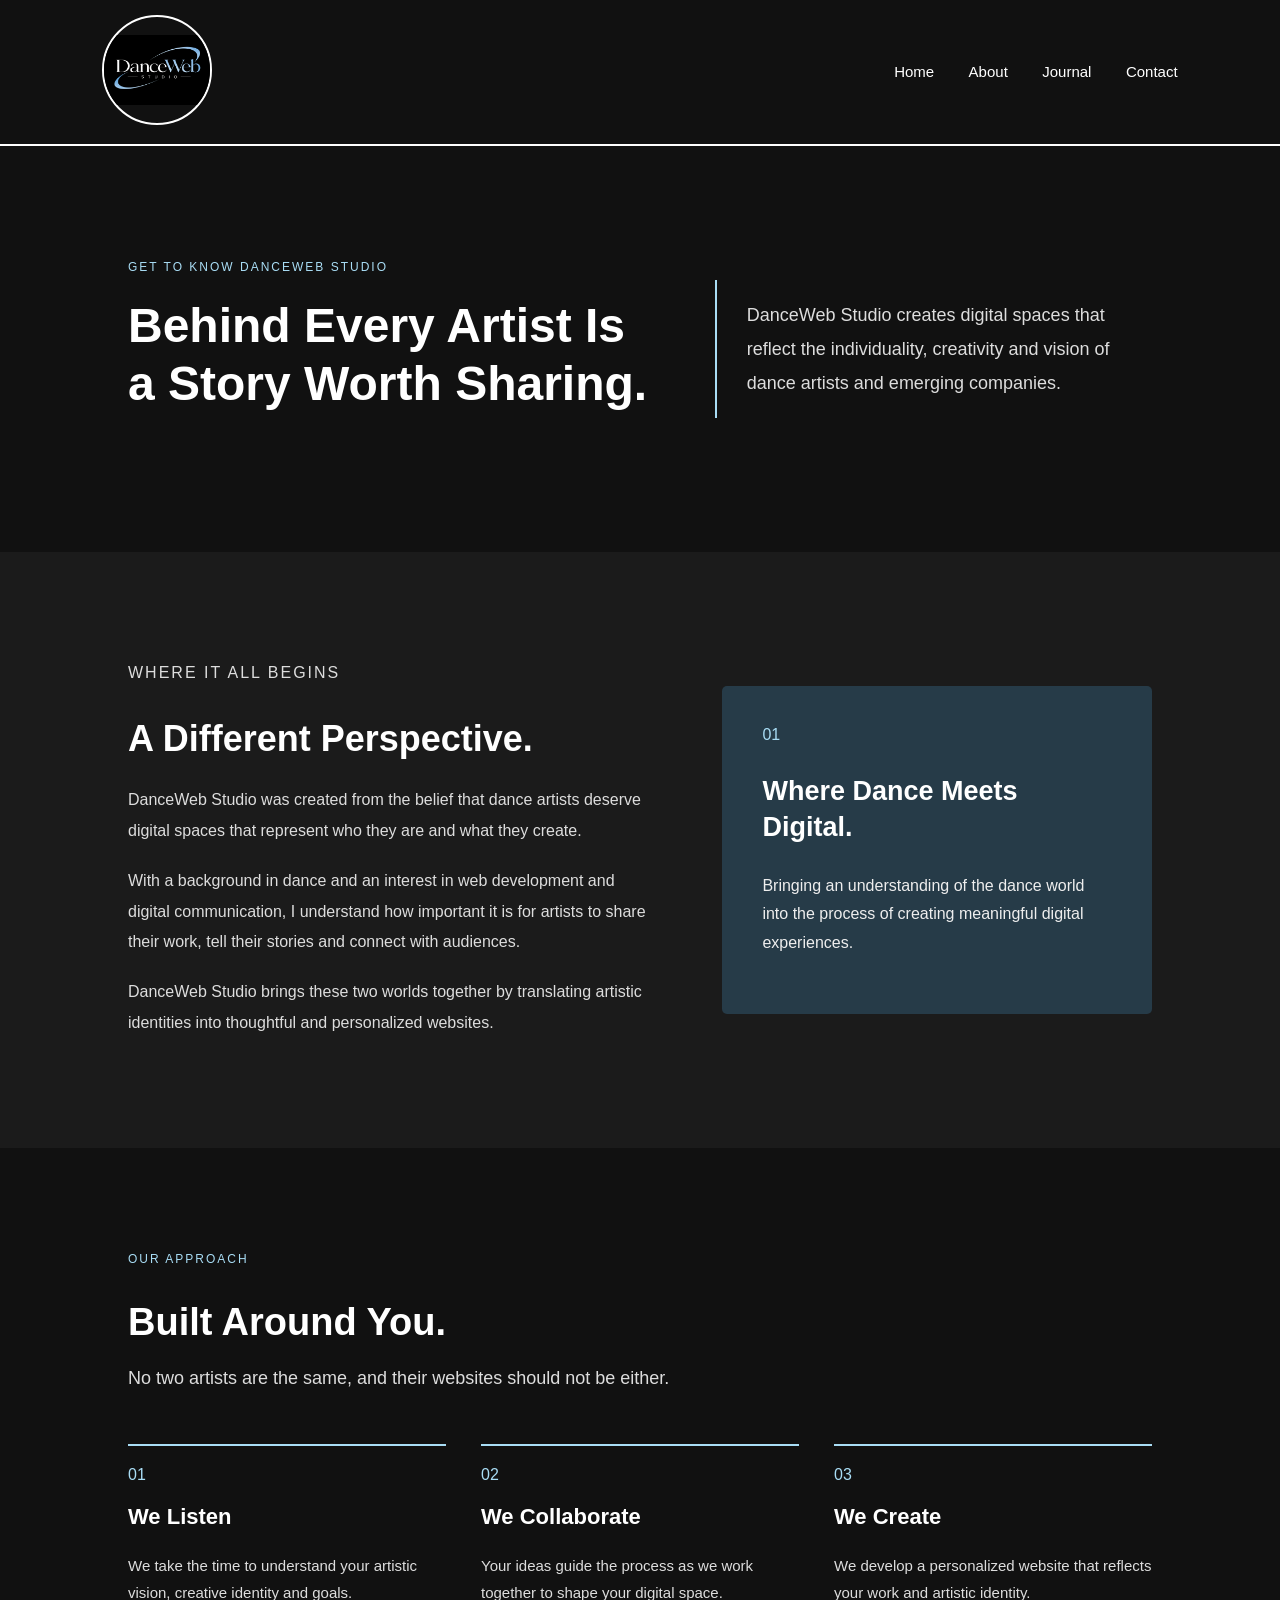
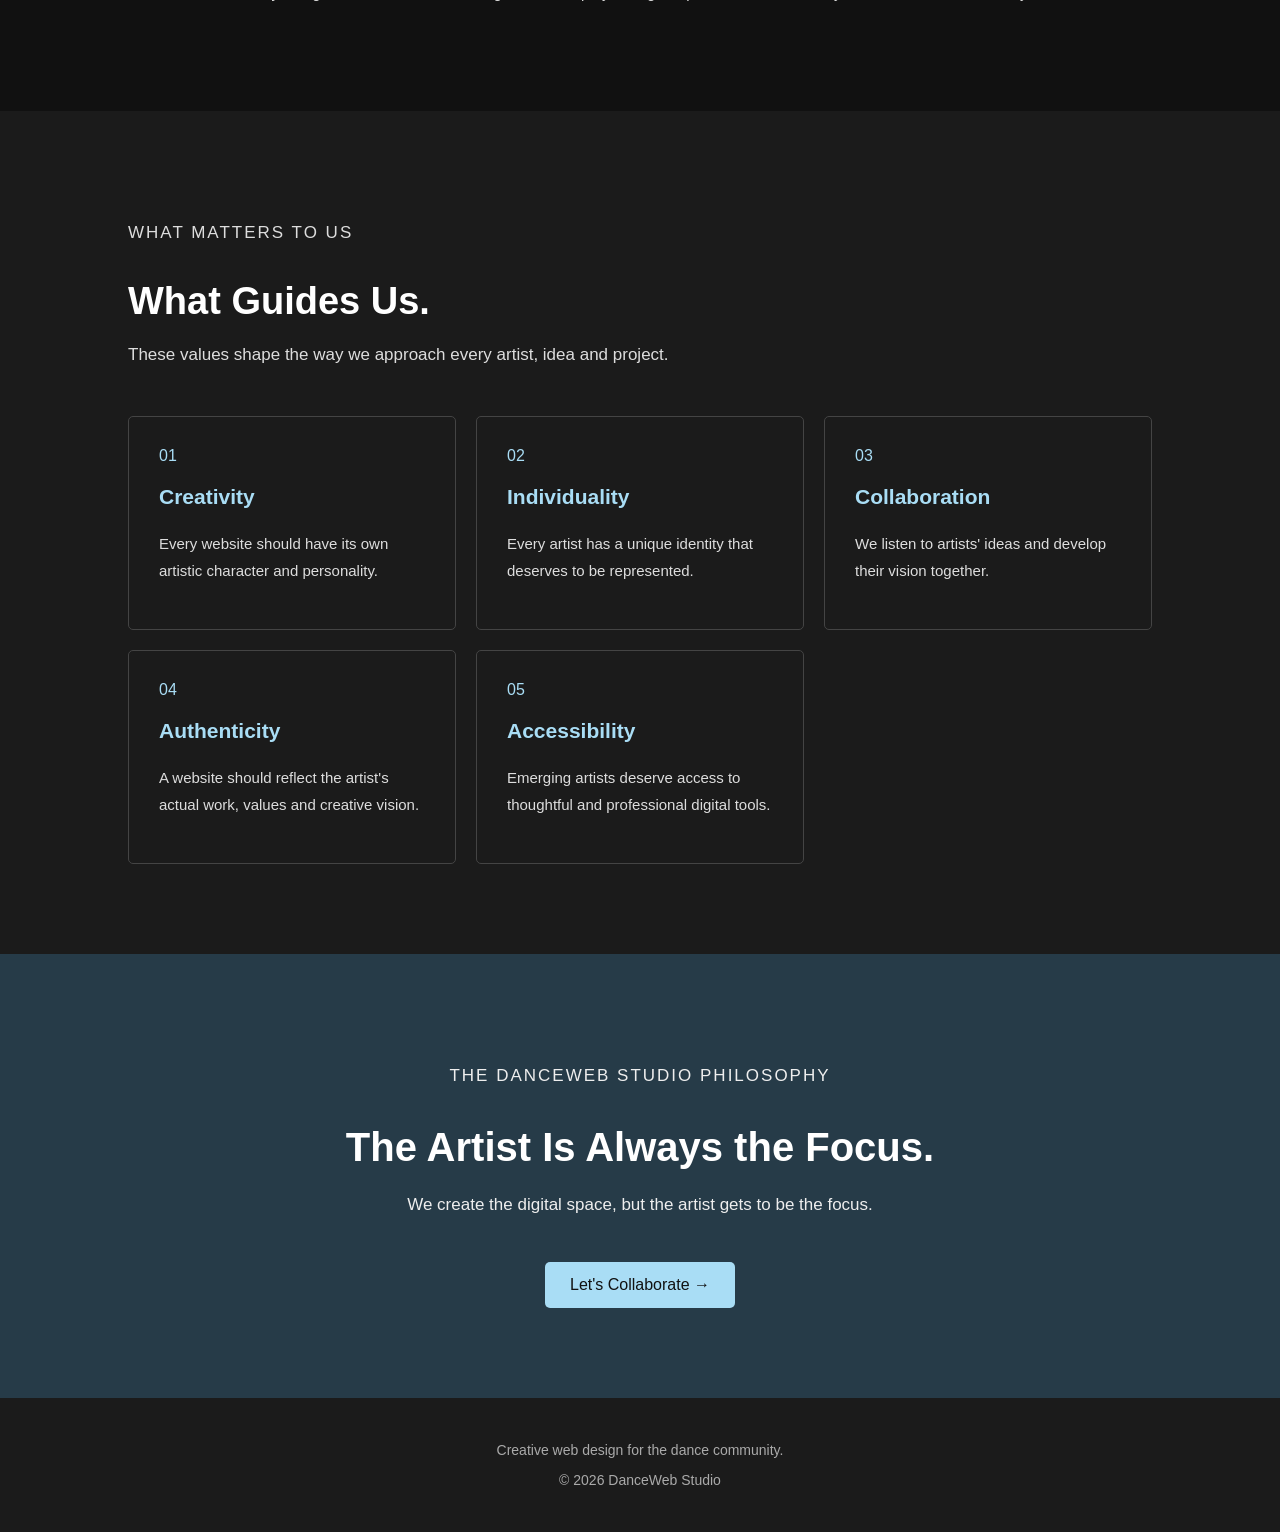
==== about.html @ 081c2217 "Add files via upload" ====
<!DOCTYPE html>
<html lang="en">

<head>
    <meta charset="UTF-8">
    <meta name="viewport" content="width=device-width, initial-scale=1.0">

    <title>About | DanceWeb Studio</title>

    <link rel="stylesheet" href="styles.css">
</head>

<body>

    <!-- HEADER / NAVIGATION -->
    <header>
        <a href="index.html">
            <img src="images/DanceWebStudioLogo.png" alt="DanceWeb Studio Logo">
        </a>

        <nav>
            <a href="index.html">Home</a>
            <a href="about.html">About</a>
            <a href="notes.html">Journal</a>
            <a href="contact.html">Contact</a>
        </nav>
    </header>

    <main>

        <!-- ABOUT INTRODUCTION -->
        <section id="about-intro">

            <div class="about-intro-text">
                <p class="eyebrow">GET TO KNOW DANCEWEB STUDIO</p>

                <h1>Behind Every Artist Is a Story Worth Sharing.</h1>
            </div>

            <div class="about-intro-description">
                <p>
                    DanceWeb Studio creates digital spaces that
                    reflect the individuality, creativity and
                    vision of dance artists and emerging companies.
                </p>
            </div>

        </section>


        <!-- OUR STORY -->
        <section id="our-story">

            <div class="story-text">
                <p class="eyebrow">WHERE IT ALL BEGINS</p>

                <h2>A Different Perspective.</h2>

                <p>
                    DanceWeb Studio was created from the belief
                    that dance artists deserve digital spaces
                    that represent who they are and what they create.
                </p>

                <p>
                    With a background in dance and an interest
                    in web development and digital communication,
                    I understand how important it is for artists
                    to share their work, tell their stories and
                    connect with audiences.
                </p>

                <p>
                    DanceWeb Studio brings these two worlds together
                    by translating artistic identities into
                    thoughtful and personalized websites.
                </p>
            </div>

            <div class="story-highlight">
                <span>01</span>
                <h3>Where Dance Meets Digital.</h3>
                <p>
                    Bringing an understanding of the dance world
                    into the process of creating meaningful
                    digital experiences.
                </p>
            </div>

        </section>


        <!-- OUR APPROACH -->
        <section id="our-approach">

            <div class="approach-heading">
                <p class="eyebrow">OUR APPROACH</p>
                <h2>Built Around You.</h2>
                <p class="approach-intro">
                    No two artists are the same, and their websites
                    should not be either.
                </p>
            </div>

            <div class="approach-details">
                <div>
                    <span>01</span>
                    <h3>We Listen</h3>
                    <p>
                        We take the time to understand your
                        artistic vision, creative identity
                        and goals.
                    </p>
                </div>

                <div>
                    <span>02</span>
                    <h3>We Collaborate</h3>
                    <p>
                        Your ideas guide the process as we
                        work together to shape your digital space.
                    </p>
                </div>

                <div>
                    <span>03</span>
                    <h3>We Create</h3>
                    <p>
                        We develop a personalized website
                        that reflects your work and
                        artistic identity.
                    </p>
                </div>
            </div>

        </section>


        <!-- OUR VALUES -->
        <section id="our-values">

            <div class="values-heading">
                <p class="eyebrow">WHAT MATTERS TO US</p>
                <h2>What Guides Us.</h2>
                <p>
                    These values shape the way we approach
                    every artist, idea and project.
                </p>
            </div>

            <div class="values-grid">

                <div class="value-card">
                    <span>01</span>
                    <h3>Creativity</h3>
                    <p>
                        Every website should have its own
                        artistic character and personality.
                    </p>
                </div>

                <div class="value-card">
                    <span>02</span>
                    <h3>Individuality</h3>
                    <p>
                        Every artist has a unique identity
                        that deserves to be represented.
                    </p>
                </div>

                <div class="value-card">
                    <span>03</span>
                    <h3>Collaboration</h3>
                    <p>
                        We listen to artists' ideas and
                        develop their vision together.
                    </p>
                </div>

                <div class="value-card">
                    <span>04</span>
                    <h3>Authenticity</h3>
                    <p>
                        A website should reflect the artist's
                        actual work, values and creative vision.
                    </p>
                </div>

                <div class="value-card">
                    <span>05</span>
                    <h3>Accessibility</h3>
                    <p>
                        Emerging artists deserve access to
                        thoughtful and professional digital tools.
                    </p>
                </div>

            </div>

        </section>


        <!-- CLOSING SECTION -->
        <section id="about-closing">

            <p class="eyebrow">THE DANCEWEB STUDIO PHILOSOPHY</p>

            <h2>The Artist Is Always the Focus.</h2>

            <p>
                We create the digital space, but the artist
                gets to be the focus.
            </p>

            <a href="contact.html">Let's Collaborate →</a>

        </section>

    </main>


    <!-- FOOTER -->
    <footer>
        <p>Creative web design for the dance community.</p>
        <p>&copy; 2026 DanceWeb Studio</p>
    </footer>

</body>

</html>
---- styles.css ----
/* GENERAL STYLING */

* {
    box-sizing: border-box;
}

body {
    font-family: Arial, sans-serif;
    margin: 0;
    background-color: #111111;
    color: #FFFFFF;
}


/* HEADER / NAVIGATION */

header {
    display: flex;
    justify-content: space-between;
    align-items: center;
    padding: 15px 8%;
    background-color: #111111;
    border-bottom: 2px solid white;
}

/* LOGO */

header img {
    width: 110px;
    height: 110px;
    border: 2px solid white;
    border-radius: 50%;
    object-fit: contain;
}

/* NAVIGATION LINKS */

nav a {
    text-decoration: none;
    color: #FFFFFF;
    margin-left: 30px;
    font-size: 15px;
}

nav a:hover {
    color: #A9DDF5;
}


/* ----------------------- */
/* HOMEPAGE */
/* ----------------------- */


/* SMALL SECTION LABELS */

.eyebrow {
    color: #A9DDF5;
    font-size: 12px;
    letter-spacing: 2px;
    line-height: 1.6;
    margin-bottom: 20px;
}


/* HERO SECTION */

#hero {
    display: flex;
    align-items: center;
    gap: 60px;
    padding: 90px 10%;
    min-height: 550px;
}

.hero-text {
    flex: 1;
}

.hero-text h1 {
    font-size: 48px;
    line-height: 1.2;
    margin-bottom: 25px;
}

.hero-text p {
    color: #DDDDDD;
    font-size: 17px;
    line-height: 1.8;
    margin-bottom: 30px;
}

.hero-text .eyebrow {
    color: #A9DDF5;
    font-size: 12px;
}

.hero-text a {
    display: inline-block;
    background-color: #A9DDF5;
    color: #111111;
    text-decoration: none;
    padding: 14px 25px;
    border-radius: 5px;
}

.hero-text a:hover {
    background-color: white;
}

.hero-image {
    flex: 1;
}

.hero-image img {
    width: 100%;
    height: 430px;
    object-fit: cover;
    border-radius: 5px;
}


/* INTRODUCTION SECTION */

#introduction {
    display: flex;
    align-items: center;
    gap: 70px;
    padding: 90px 10%;
    background-color: #1B1B1B;
}

.intro-image {
    flex: 1;
}

.intro-image img {
    width: 100%;
    height: 350px;
    object-fit: cover;
    border-radius: 5px;
}

.intro-text {
    flex: 1;
}

.intro-text h2 {
    font-size: 36px;
    margin-bottom: 20px;
}

.intro-text p {
    color: #DDDDDD;
    font-size: 16px;
    line-height: 1.9;
}


/* WHAT MAKES US DIFFERENT */

#difference {
    padding: 90px 10%;
}

.difference-heading {
    max-width: 750px;
    margin-bottom: 50px;
}

.difference-heading h2 {
    font-size: 36px;
    margin-bottom: 20px;
}

.difference-heading p {
    color: #DDDDDD;
    font-size: 17px;
    line-height: 1.8;
}

.difference-items {
    display: flex;
    gap: 35px;
}

.difference-items div {
    flex: 1;
    border-top: 2px solid #A9DDF5;
    padding-top: 20px;
}

.difference-items span {
    color: #A9DDF5;
    font-size: 18px;
}

.difference-items h3 {
    font-size: 21px;
    margin-top: 20px;
}

.difference-items p {
    color: #DDDDDD;
    font-size: 15px;
    line-height: 1.8;
}

/* OUR PHILOSOPHY */

#philosophy {
    background-color: #263B48;
    text-align: center;
    padding: 100px 15%;
}

#philosophy h2 {
    font-size: 40px;
    margin-bottom: 25px;
}

#philosophy p {
    color: #EEEEEE;
    font-size: 17px;
    line-height: 1.8;
}

#philosophy h3 {
    color: #A9DDF5;
    font-size: 24px;
    line-height: 1.5;
    margin-top: 35px;
}

/* NOTES SECTION */

#notes {
    background-color: #1B1B1B;
    padding: 90px 10%;
}

.notes-heading {
    display: flex;
    justify-content: space-between;
    align-items: center;
    margin-bottom: 35px;
}

.notes-heading h2 {
    font-size: 36px;
}

.notes-heading a {
    color: #A9DDF5;
    text-decoration: none;
}

.notes-heading a:hover {
    color: white;
}

.notes-article {
    display: flex;
    align-items: center;
    gap: 40px;
    border-top: 1px solid #555555;
    padding-top: 35px;
}

.notes-image {
    flex: 1;
}

.notes-image img {
    width: 100%;
    height: 280px;
    object-fit: cover;
    border-radius: 5px;
}

.notes-text {
    flex: 1;
}

.notes-text h3 {
    font-size: 28px;
    line-height: 1.3;
}

.notes-text p {
    color: #DDDDDD;
    font-size: 16px;
    line-height: 1.8;
}

.notes-text a {
    display: inline-block;
    margin-top: 15px;
    color: #A9DDF5;
    text-decoration: none;
}

.notes-text a:hover {
    color: white;
}


/* CONTACT SECTION */

#contact {
    text-align: center;
    padding: 90px 15%;
}

#contact h2 {
    font-size: 36px;
    margin-bottom: 20px;
}

#contact p {
    color: #DDDDDD;
    font-size: 17px;
    line-height: 1.8;
}

#contact a {
    display: inline-block;
    margin-top: 20px;
    background-color: #A9DDF5;
    color: #111111;
    text-decoration: none;
    padding: 14px 25px;
    border-radius: 5px;
}

#contact a:hover {
    background-color: white;
}

/* FOOTER */

footer {
    background-color: #1B1B1B;
    text-align: center;
    padding: 30px;
}

footer p {
    color: #AAAAAA;
    font-size: 14px;
}


@media screen and (max-width: 768px) {

    #hero,
    #introduction {
        flex-direction: column;
        padding: 60px 8%;
        gap: 35px;
    }

    .hero-text h1 {
        font-size: 36px;
    }

    .hero-image img {
        height: 300px;
    }

    .intro-image img {
        height: 280px;
    }

    #difference {
        padding: 60px 8%;
    }

    .difference-items {
        flex-direction: column;
        gap: 30px;
    }

    #philosophy {
        padding: 70px 8%;
    }

    #philosophy h2 {
        font-size: 32px;
    }

    #notes {
        padding: 60px 8%;
    }

    .notes-heading {
        align-items: flex-start;
        flex-direction: column;
        gap: 10px;
    }

    .notes-article {
        flex-direction: column;
        align-items: flex-start;
    }

    .notes-image,
    .notes-text {
        width: 100%;
    }

    #contact {
        padding: 70px 8%;
    }

}



/* ----------------------- */
/* JOURNAL PAGE */
/* ----------------------- */


/* JOURNAL INTRODUCTION */

#notes-intro {
    display: flex;
    align-items: center;
    gap: 60px;
    padding: 100px 10%;
}

.journal-intro-text {
    flex: 1.3;
}

.journal-intro-text h1 {
    font-size: 46px;
    line-height: 1.2;
    margin-top: 15px;
}

.journal-intro-description {
    flex: 1;
    border-left: 2px solid #A9DDF5;
    padding-left: 30px;
}

.journal-intro-description p {
    color: #DDDDDD;
    font-size: 17px;
    line-height: 1.9;
}


/* LATEST STORIES */

#blog {
    background-color: #1B1B1B;
    padding: 80px 10%;
}

.blog-heading {
    margin-bottom: 35px;
}

.blog-heading h2 {
    font-size: 36px;
}


/* FEATURED ARTICLE */

.featured-article {
    display: flex;
    align-items: center;
    gap: 45px;
    border-top: 1px solid #555555;
    padding-top: 35px;
}

.featured-image {
    flex: 1.2;
}

.featured-image img {
    width: 100%;
    height: 350px;
    object-fit: cover;
    border-radius: 5px;
}

.featured-text {
    flex: 1;
}

.featured-text h3 {
    font-size: 30px;
    line-height: 1.3;
    margin-top: 15px;
}

.featured-text p {
    color: #DDDDDD;
    font-size: 16px;
    line-height: 1.8;
}

.featured-text a {
    display: inline-block;
    margin-top: 20px;
    color: #A9DDF5;
    text-decoration: none;
}

.featured-text a:hover {
    color: #FFFFFF;
}


/* JOURNAL PAGE - MOBILE */

@media screen and (max-width: 768px) {

    #notes-intro {
        flex-direction: column;
        align-items: flex-start;
        padding: 60px 8%;
        gap: 30px;
    }

    .journal-intro-text h1 {
        font-size: 36px;
    }

    .journal-intro-description {
        padding-left: 20px;
    }

    #blog {
        padding: 60px 8%;
    }

    .featured-article {
        flex-direction: column;
        align-items: flex-start;
        gap: 25px;
    }

    .featured-image,
    .featured-text {
        width: 100%;
    }

    .featured-image img {
        height: 280px;
    }

}


/* ARTICLE HEADER */

#article-header {
    text-align: center;
    padding: 100px 15%;
}

#article-header p:first-child {
    color: #A9DDF5;
    font-size: 13px;
    letter-spacing: 2px;
}

#article-header h1 {
    font-size: 42px;
    margin-bottom: 20px;
}

#article-header p:last-child {
    color: #DDDDDD;
    font-size: 18px;
    line-height: 1.8;
}


/* ARTICLE CONTENT */

#article-content {
    max-width: 850px;
    margin: 0 auto;
    padding: 40px 30px 100px;
}

#article-content h2 {
    font-size: 27px;
    margin-top: 45px;
    margin-bottom: 15px;
}

#article-content p {
    color: #DDDDDD;
    font-size: 17px;
    line-height: 1.9;
    margin-bottom: 20px;
}

#article-content a {
    display: inline-block;
    margin-top: 30px;
    color: #A9DDF5;
    text-decoration: none;
}

#article-content a:hover {
    color: #FFFFFF;
}


/* ----------------------- */
/* ABOUT PAGE */
/* ----------------------- */


/* ABOUT INTRODUCTION */

#about-intro {
    display: flex;
    align-items: center;
    justify-content: space-between;
    gap: 60px;
    padding: 100px 10%;
}

.about-intro-text {
    flex: 1.3;
}

.about-intro-text h1 {
    font-size: 48px;
    line-height: 1.2;
    margin-top: 15px;
}

.about-intro-description {
    flex: 1;
    border-left: 2px solid #A9DDF5;
    padding-left: 30px;
}

.about-intro-description p {
    color: #DDDDDD;
    font-size: 18px;
    line-height: 1.9;
}


/* OUR STORY */

#our-story {
    display: flex;
    align-items: center;
    gap: 70px;
    background-color: #1B1B1B;
    padding: 90px 10%;
}

.story-text {
    flex: 1.5;
}

.story-text h2 {
    font-size: 36px;
    margin-bottom: 25px;
}

.story-text p {
    color: #DDDDDD;
    font-size: 16px;
    line-height: 1.9;
    margin-bottom: 20px;
}

.story-highlight {
    flex: 1;
    background-color: #263B48;
    padding: 40px;
    border-radius: 5px;
}

.story-highlight span,
.approach-details span,
.value-card span {
    color: #A9DDF5;
    font-size: 16px;
}

.story-highlight h3 {
    font-size: 27px;
    line-height: 1.3;
    margin-top: 30px;
}

.story-highlight p {
    color: #EEEEEE;
    font-size: 16px;
    line-height: 1.8;
}


/* OUR APPROACH */

#our-approach {
    padding: 90px 10%;
}

.approach-heading {
    max-width: 700px;
    margin-bottom: 50px;
}

.approach-heading h2 {
    font-size: 38px;
    margin-bottom: 15px;
}

.approach-intro {
    color: #DDDDDD;
    font-size: 18px;
    line-height: 1.8;
}

.approach-details {
    display: flex;
    gap: 35px;
}

.approach-details div {
    flex: 1;
    border-top: 2px solid #A9DDF5;
    padding-top: 20px;
}

.approach-details h3 {
    font-size: 22px;
    margin-top: 20px;
}

.approach-details p {
    color: #DDDDDD;
    font-size: 15px;
    line-height: 1.8;
}


/* OUR VALUES */

#our-values {
    background-color: #1B1B1B;
    padding: 90px 10%;
}

.values-heading {
    max-width: 650px;
    margin-bottom: 45px;
}

.values-heading h2 {
    font-size: 38px;
    margin-bottom: 15px;
}

.values-heading p {
    color: #DDDDDD;
    font-size: 17px;
    line-height: 1.8;
}

.values-grid {
    display: grid;
    grid-template-columns: repeat(3, 1fr);
    gap: 20px;
}

.value-card {
    border: 1px solid #444444;
    padding: 30px;
    border-radius: 5px;
}

.value-card h3 {
    color: #A9DDF5;
    font-size: 21px;
    margin-top: 20px;
}

.value-card p {
    color: #DDDDDD;
    font-size: 15px;
    line-height: 1.8;
}


/* ABOUT CLOSING */

#about-closing {
    background-color: #263B48;
    text-align: center;
    padding: 90px 15%;
}

#about-closing h2 {
    font-size: 40px;
    margin-bottom: 20px;
}

#about-closing p {
    color: #EEEEEE;
    font-size: 17px;
    line-height: 1.8;
}

#about-closing a {
    display: inline-block;
    margin-top: 25px;
    background-color: #A9DDF5;
    color: #111111;
    text-decoration: none;
    padding: 14px 25px;
    border-radius: 5px;
}

#about-closing a:hover {
    background-color: #FFFFFF;
}


/* ABOUT PAGE - MOBILE */

@media screen and (max-width: 768px) {

    #about-intro,
    #our-story {
        flex-direction: column;
        align-items: flex-start;
        padding: 60px 8%;
        gap: 35px;
    }

    .about-intro-text h1 {
        font-size: 36px;
    }

    .about-intro-description {
        padding-left: 20px;
    }

    .story-highlight {
        width: 100%;
    }

    #our-approach,
    #our-values {
        padding: 60px 8%;
    }

    .approach-details {
        flex-direction: column;
        gap: 30px;
    }

    .values-grid {
        grid-template-columns: 1fr;
    }

    #about-closing {
        padding: 70px 8%;
    }

    #about-closing h2 {
        font-size: 32px;
    }

}


/* CONTACT INTRODUCTION */

#contact-intro {
    text-align: center;
    padding: 100px 15%;
}

#contact-intro h1 {
    font-size: 42px;
    margin-bottom: 25px;
}

#contact-intro p {
    font-size: 18px;
    line-height: 1.8;
    color: #DDDDDD;
}


/* CONTACT FORM */

#contact-form {
    background-color: #1B1B1B;
    padding: 80px 15%;
    text-align: center;
}

#contact-form h2 {
    font-size: 32px;
    margin-bottom: 15px;
}

#contact-form p {
    color: #DDDDDD;
    font-size: 17px;
    margin-bottom: 40px;
}

#contact-form form {
    max-width: 600px;
    margin: 0 auto;
    text-align: left;
}


/* FORM LABELS */

#contact-form label {
    display: block;
    margin-bottom: 10px;
    margin-top: 25px;
    font-size: 15px;
}


/* FORM INPUTS */

#contact-form input,
#contact-form textarea {
    width: 100%;
    padding: 14px;
    background-color: #111111;
    border: 1px solid #777777;
    border-radius: 5px;
    color: #FFFFFF;
    font-size: 15px;
    font-family: Arial, sans-serif;
}


/* TEXTAREA */

#contact-form textarea {
    resize: vertical;
}


/* SUBMIT BUTTON */

#contact-form button {
    display: block;
    margin-top: 30px;
    padding: 14px 25px;
    background-color: #A9DDF5;
    color: #111111;
    border: none;
    border-radius: 5px;
    font-size: 15px;
    cursor: pointer;
}

#contact-form button:hover {
    background-color: #FFFFFF;
}


/* CONTACT CLOSING */

#contact-closing {
    text-align: center;
    padding: 80px 15%;
}

#contact-closing h2 {
    font-size: 32px;
    color: #A9DDF5;
    margin-bottom: 20px;
}

#contact-closing p {
    color: #DDDDDD;
    font-size: 17px;
    line-height: 1.8;
}
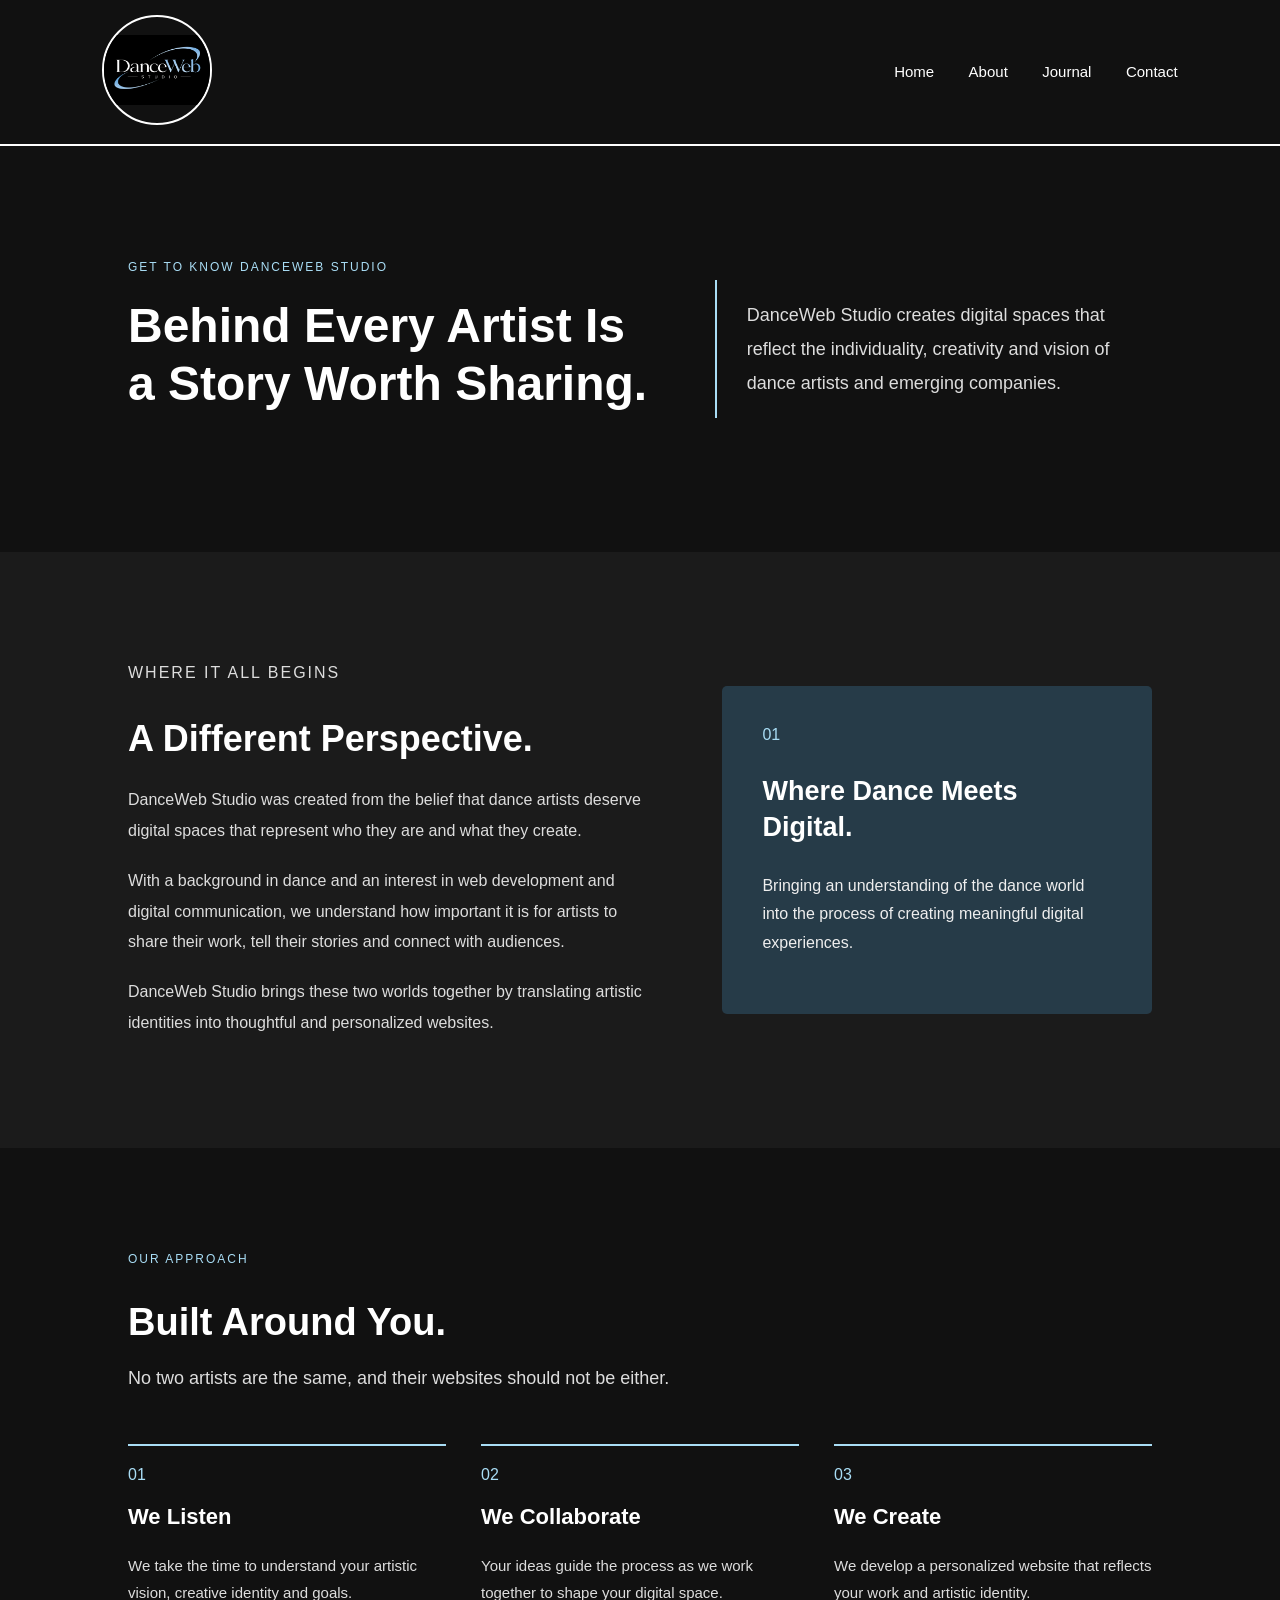
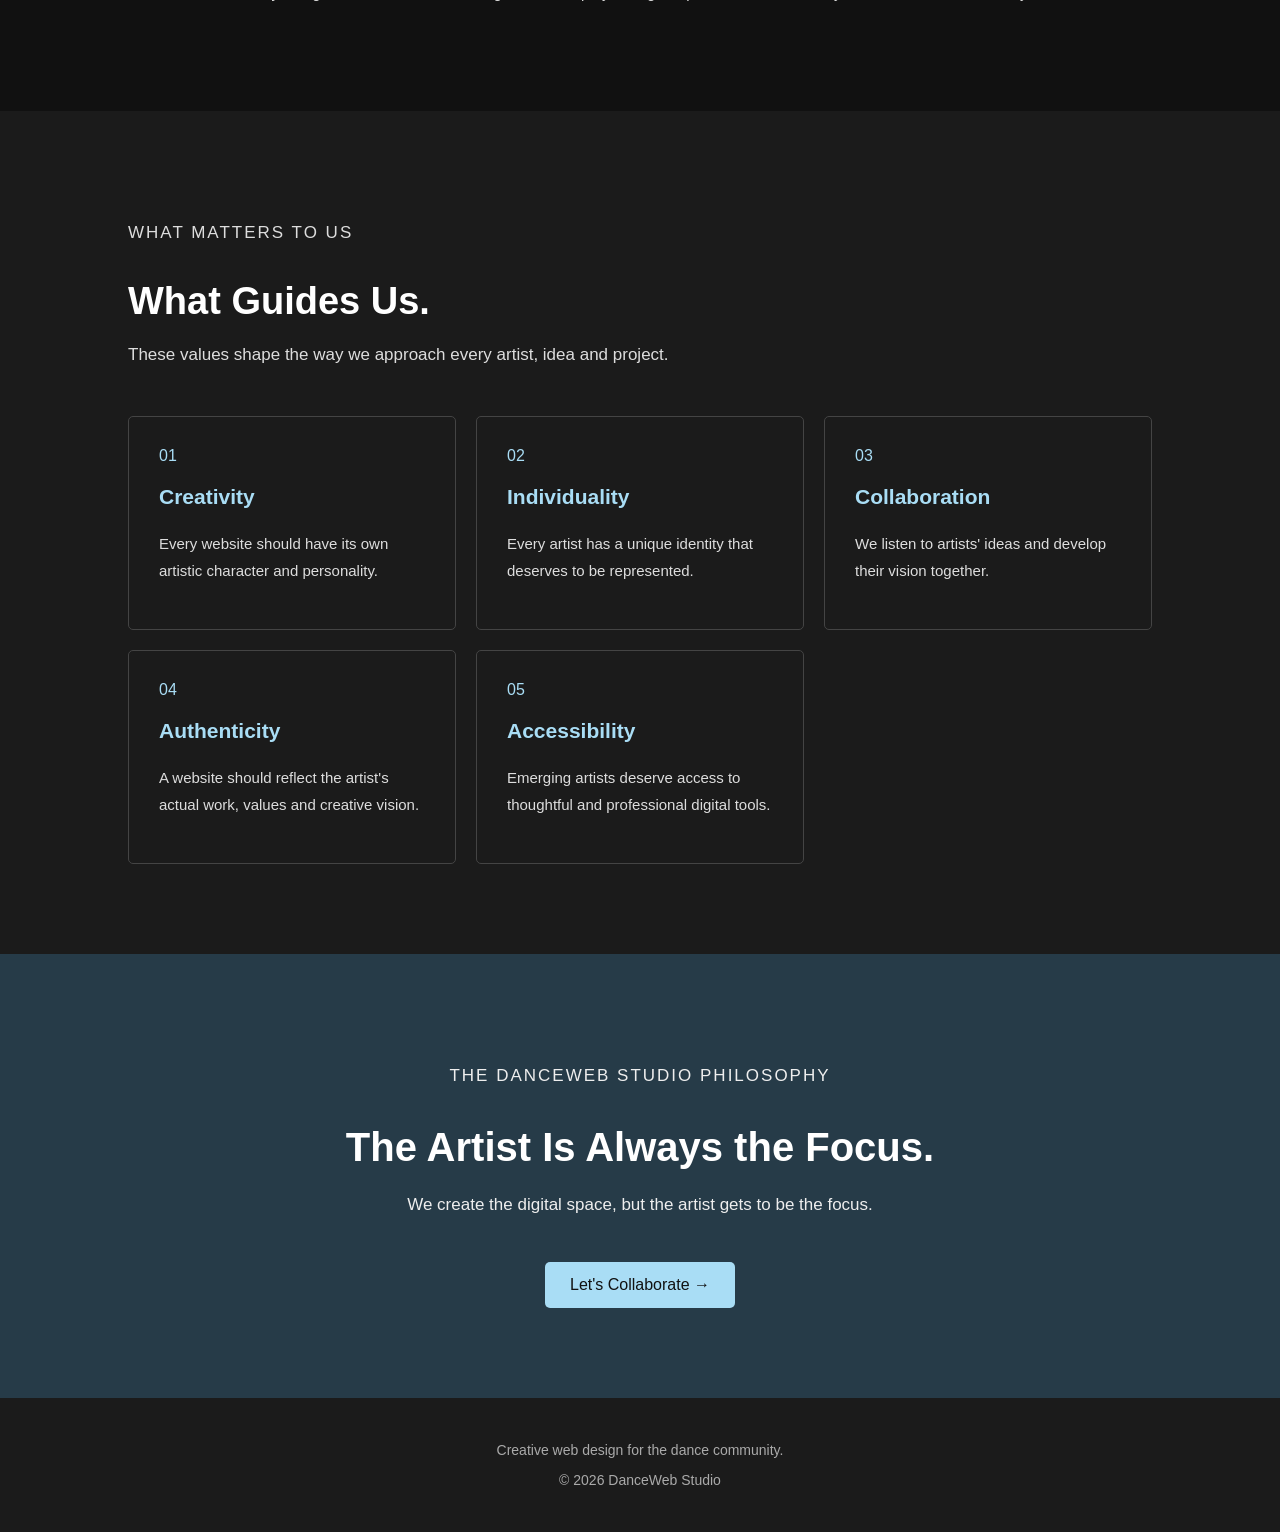
==== commit 066a7679: "Add files via upload" ====
--- a/about.html
+++ b/about.html
@@ -65,7 +65,7 @@
                 <p>
                     With a background in dance and an interest
                     in web development and digital communication,
-                    I understand how important it is for artists
+                    we understand how important it is for artists
                     to share their work, tell their stories and
                     connect with audiences.
                 </p>
